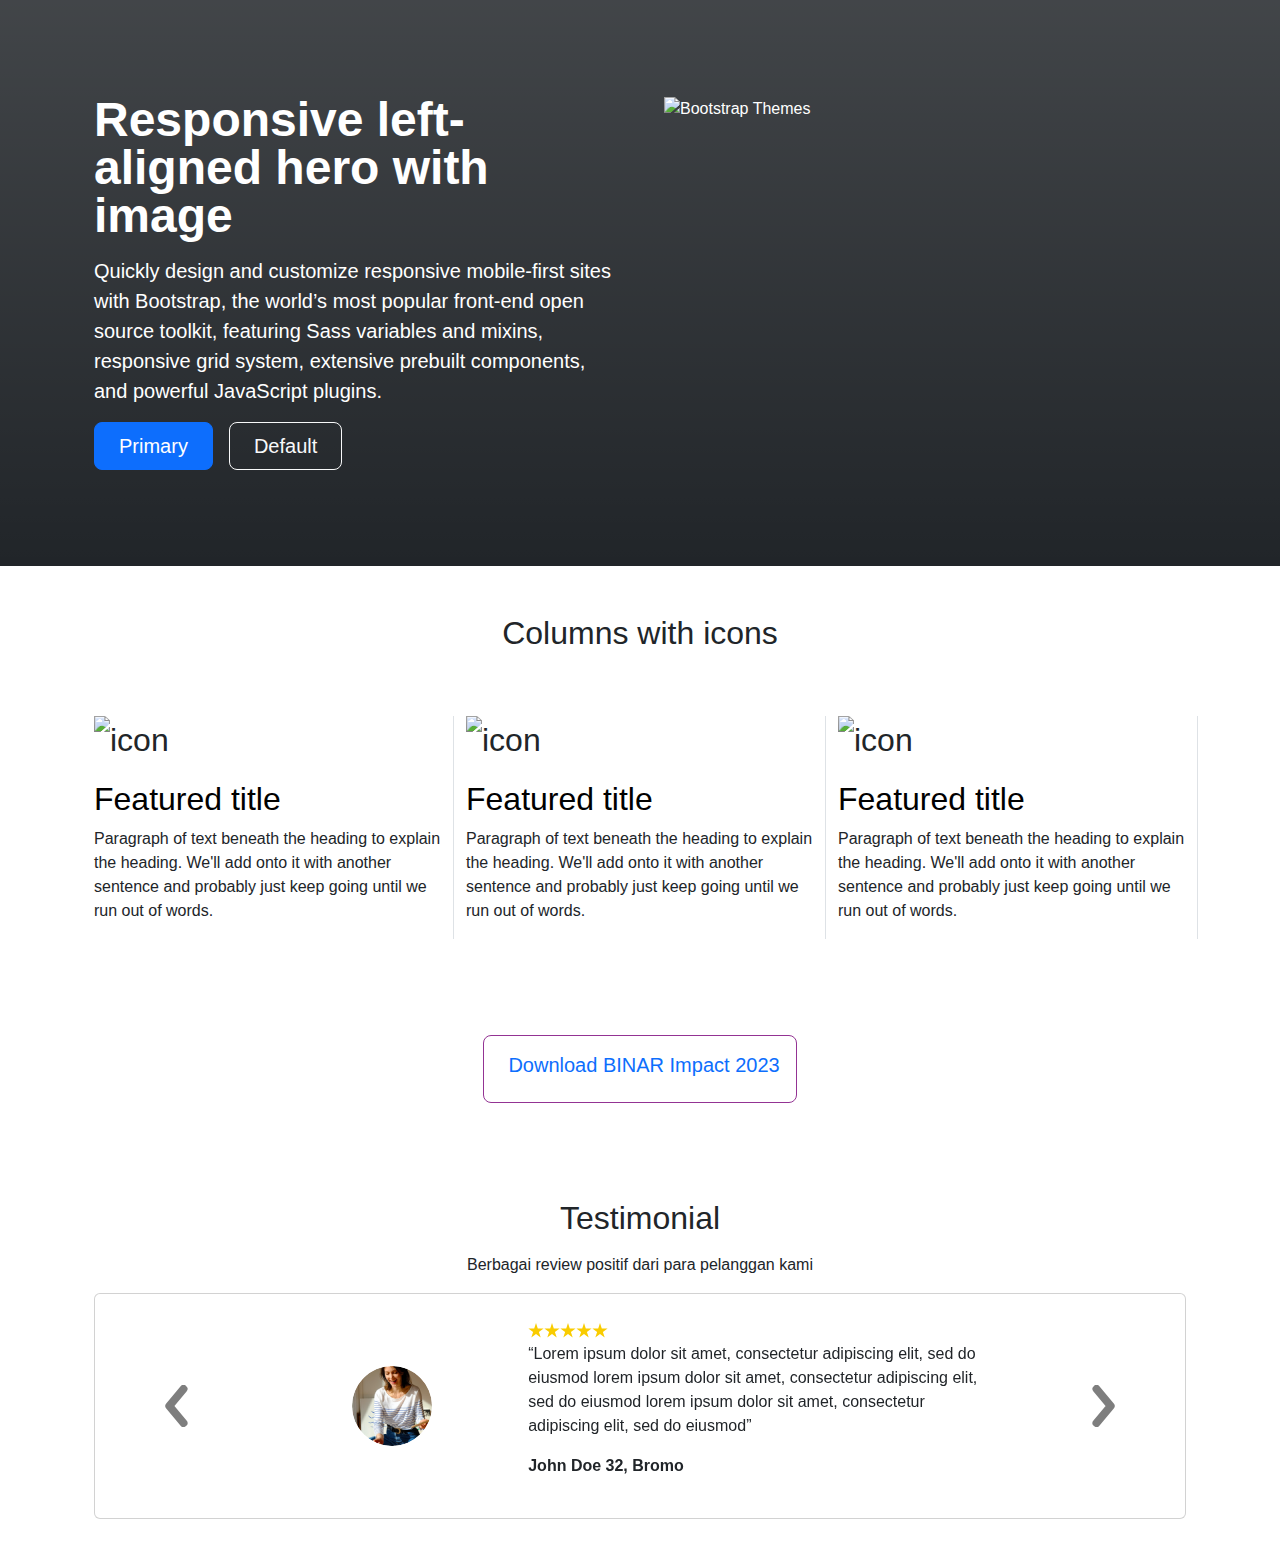
==== 26-2-2024-live_coding/index.html @ 5361674d "add folder 26 februari" ====
<!DOCTYPE html>
<html lang="en">
	<head>
		<meta charset="UTF-8" />
		<meta
			name="viewport"
			content="width=device-width, initial-scale=1.0"
		/>
		<meta
			name="description"
			content="FSW KM 6 VIERY NUGROHO CHALLENGE CHAPTER 1"
		/>
		<meta
			name="author"
			content="VIERY NUGROHO"
		/>
		<title>23 Februari 2024 - FSW KM 6 VIERY NUGROHO CHALLENGE CHAPTER 1</title>

		<!--! FAVICON  -->
		<link
			rel="shortcut icon"
			href="https://assets-global.website-files.com/5e70b9a791ceb781b605048c/62c572795b1ce33784125833_minimal-logo-binar-academy.svg"
			type="image/x-icon"
		/>

		<!--! CSS  -->
		<link
			rel="stylesheet"
			href="./src/style.css"
		/>

		<!--! BOOTSTRAP -->
		<link
			href="https://cdn.jsdelivr.net/npm/bootstrap@5.3.3/dist/css/bootstrap.min.css"
			rel="stylesheet"
			integrity="sha384-QWTKZyjpPEjISv5WaRU9OFeRpok6YctnYmDr5pNlyT2bRjXh0JMhjY6hW+ALEwIH"
			crossorigin="anonymous"
		/>
	</head>
	<body>
		<header></header>
		<main>
			<!-- HERO -->
			<section
				id="hero"
				class="bg-gradient bg-dark text-white"
			>
				<div class="container col-xxl-8 px-4 py-5">
					<div class="row flex-lg-row-reverse align-items-center g-5 py-5">
						<div class="col-10 col-sm-8 col-lg-6">
							<img
								src="https://getbootstrap.com/docs/5.3/examples/heroes/bootstrap-themes.png"
								class="d-block mx-lg-auto img-fluid"
								alt="Bootstrap Themes"
								width="700"
								height="500"
								loading="lazy"
							/>
						</div>
						<div class="col-lg-6">
							<h1 class="display-5 fw-bold text-white lh-1 mb-3">Responsive left-aligned hero with image</h1>
							<p class="lead">
								Quickly design and customize responsive mobile-first sites with Bootstrap, the world’s most popular front-end open source toolkit, featuring Sass variables and mixins, responsive grid
								system, extensive prebuilt components, and powerful JavaScript plugins.
							</p>
							<div class="d-grid gap-2 d-md-flex justify-content-md-start">
								<button
									type="button"
									class="btn btn-primary btn-lg px-4 me-md-2"
								>
									Primary
								</button>
								<button
									type="button"
									class="btn btn-outline-light btn-lg px-4"
								>
									Default
								</button>
							</div>
						</div>
					</div>
				</div>
			</section>

			<!-- ABOUT US -->
			<section id="about-us">
				<div
					class="container px-4 py-5"
					id="featured-3"
				>
					<h2 class="pb-2 text-center">Columns with icons</h2>
					<div class="row g-4 py-5 row-cols-1 row-cols-lg-3">
						<div class="feature col border-end">
							<div class="feature-icon d-inline-flex align-items-center justify-content-center bg-gradient fs-2 mb-3">
								<img
									src="https://assets-global.website-files.com/6100d0111a4ed76bc1b9fd54/643cf9cea6520862b19e3c5d_Binar%20Impact%20icons%20black-12%201.svg"
									alt="icon"
									class="img-fluid"
								/>
							</div>
							<h3 class="fs-2 text-body-emphasis">Featured title</h3>
							<p>Paragraph of text beneath the heading to explain the heading. We'll add onto it with another sentence and probably just keep going until we run out of words.</p>
						</div>
						<div class="feature col border-end">
							<div class="feature-icon d-inline-flex align-items-center justify-content-center bg-gradient fs-2 mb-3">
								<img
									src="https://assets-global.website-files.com/6100d0111a4ed76bc1b9fd54/643cf9fdc913165da8ff1bb7_Binar%20Impact%20icons%20black-06.svg"
									alt="icon"
									class="img-fluid"
								/>
							</div>
							<h3 class="fs-2 text-body-emphasis">Featured title</h3>
							<p>Paragraph of text beneath the heading to explain the heading. We'll add onto it with another sentence and probably just keep going until we run out of words.</p>
						</div>
						<div class="feature col border-end">
							<div class="feature-icon d-inline-flex align-items-center justify-content-center bg-gradient fs-2 mb-3">
								<img
									src="https://assets-global.website-files.com/6100d0111a4ed76bc1b9fd54/643cfa4ba488895eb7e83431_Binar%20Impact%20icons%20black-07.svg"
									alt="icon"
									class="img-fluid"
								/>
							</div>
							<h3 class="fs-2 text-body-emphasis">Featured title</h3>
							<p>Paragraph of text beneath the heading to explain the heading. We'll add onto it with another sentence and probably just keep going until we run out of words.</p>
						</div>
					</div>
					<!-- button -->
					<!-- Button Primary -->
					<a
						id="download_report"
						href="https://www.binaracademy.com/blog/binar-impact-report-2023"
						target="_blank"
						class="link-block-20 w-inline-block"
						><div class="button-primary-outline">
							<img
								src="https://assets-global.website-files.com/5e70b9a791ceb781b605048c/65ce0e20433488a60307c19c_download.svg"
								loading="lazy"
								alt=""
								class="image-112"
							/>
							<h5 class="heading-32">Download BINAR Impact 2023</h5>
						</div></a
					>
				</div>
			</section>

			<!-- CAROUSEL -->
			<section id="testimonial">
				<div
					class="container px-4 py-5"
					id="featured-3"
				>
					<h2 class="pb-2 text-center">Testimonial</h2>
					<p class="text-center">Berbagai review positif dari para pelanggan kami</p>
					<div
						id="carouselExample"
						class="carousel slide"
					>
						<div class="carousel-inner card py-4">
							<div class="row d-flex justify-content-center">
								<div class="col-2">
									<button
										class="carousel-control-prev"
										type="button"
										data-bs-target="#carouselExample"
										data-bs-slide="prev"
									>
										<img
											src="./assets/Vector_kiri.svg"
											alt=""
											class="img-fluid"
										/>
									</button>
								</div>
								<div class="col-8">
									<div class="carousel-item active">
										<div class="row">
											<div class="col-4 d-flex justify-content-center align-items-center">
												<img
													id="profile_img"
													src="./assets/img_photo.png"
													alt=""
													class="img-fluid rounded-circle"
												/>
											</div>
											<div class="col-8">
												<div class="row d-flex flex-column">
													<div class="col-12">
														<img
															src="./assets/rate.svg"
															alt=""
															class="img-fluid"
														/>
													</div>
													<div class="col-12">
														<p>
															“Lorem ipsum dolor sit amet, consectetur adipiscing elit, sed do eiusmod lorem ipsum dolor sit amet, consectetur adipiscing elit, sed do eiusmod lorem ipsum dolor sit
															amet, consectetur adipiscing elit, sed do eiusmod”
														</p>
													</div>
													<div class="col-12">
														<p class="fw-bold">John Doe 32, Bromo</p>
													</div>
												</div>
											</div>
										</div>
									</div>
									<div class="carousel-item">
										<div class="row">
											<div class="col-4 d-flex justify-content-center align-items-center">
												<img
													id="profile_img"
													src="./assets/img_photo_2.png"
													alt=""
													class="img-fluid rounded-circle"
												/>
											</div>
											<div class="col-8">
												<div class="row d-flex flex-column">
													<div class="col-12">
														<img
															src="./assets/rate.svg"
															alt=""
															class="img-fluid"
														/>
													</div>
													<div class="col-12">
														<p>
															“Lorem ipsum dolor sit amet, consectetur adipiscing elit, sed do eiusmod lorem ipsum dolor sit amet, consectetur adipiscing elit, sed do eiusmod lorem ipsum dolor sit
															amet, consectetur adipiscing elit, sed do eiusmod”
														</p>
													</div>
													<div class="col-12">
														<p class="fw-bold">John Doe 32, Bromo</p>
													</div>
												</div>
											</div>
										</div>
									</div>
									<div class="carousel-item">
										<div class="row">
											<div class="col-4 d-flex justify-content-center align-items-center">
												<img
													id="profile_img"
													src="./assets/img_photo_3.png"
													alt=""
													class="img-fluid rounded-circle"
												/>
											</div>
											<div class="col-8">
												<div class="row d-flex flex-column">
													<div class="col-12">
														<img
															src="./assets/rate.svg"
															alt=""
															class="img-fluid"
														/>
													</div>
													<div class="col-12">
														<p>
															“Lorem ipsum dolor sit amet, consectetur adipiscing elit, sed do eiusmod lorem ipsum dolor sit amet, consectetur adipiscing elit, sed do eiusmod lorem ipsum dolor sit
															amet, consectetur adipiscing elit, sed do eiusmod”
														</p>
													</div>
													<div class="col-12">
														<p class="fw-bold">John Doe 32, Bromo</p>
													</div>
												</div>
											</div>
										</div>
									</div>
								</div>
								<div class="col-2">
									<button
										class="carousel-control-next"
										type="button"
										data-bs-target="#carouselExample"
										data-bs-slide="next"
									>
										<img
											src="./assets/Vector-kanan.svg"
											alt=""
											class="img-fluid"
										/>
									</button>
								</div>
							</div>
						</div>
					</div>
				</div>
			</section>
		</main>
		<footer></footer>
		<!------- THIRD PARTY SCRIPT  ------>
		<!--! BOOTSTRAP -->
		<script
			src="https://cdn.jsdelivr.net/npm/@popperjs/core@2.11.8/dist/umd/popper.min.js"
			integrity="sha384-I7E8VVD/ismYTF4hNIPjVp/Zjvgyol6VFvRkX/vR+Vc4jQkC+hVqc2pM8ODewa9r"
			crossorigin="anonymous"
		></script>
		<script
			src="https://cdn.jsdelivr.net/npm/bootstrap@5.3.3/dist/js/bootstrap.min.js"
			integrity="sha384-0pUGZvbkm6XF6gxjEnlmuGrJXVbNuzT9qBBavbLwCsOGabYfZo0T0to5eqruptLy"
			crossorigin="anonymous"
		></script>
	</body>
</html>
---- 26-2-2024-live_coding/src/style.css ----
* {
    font-family: Helvetica;
}


.feature {
    border-right: 1px solid #e0e0e0;
}

li:last-child a {
    background-color: black;
}

.feature:last-child {
    border: none;
}

.button-primary-outline {
    grid-column-gap: 8px;
    grid-row-gap: 8px;
    border: 1px solid #933393;
    border-radius: 8px;
    align-items: center;
    padding: 17px 16px;
    display: flex;
}

.link-block-20 {
    justify-content: center;
    align-items: center;
    margin-top: 48px;
    text-decoration: none;
    display: flex;
}

#profile_img {
    width: 80px;
}

.carousel-control-next-icon,
.carousel-control-prev,
.carousel-control-prev-icon,
.carousel-control-next {
    background-color: black;
    color: black !important;
    font-weight: bold;
}
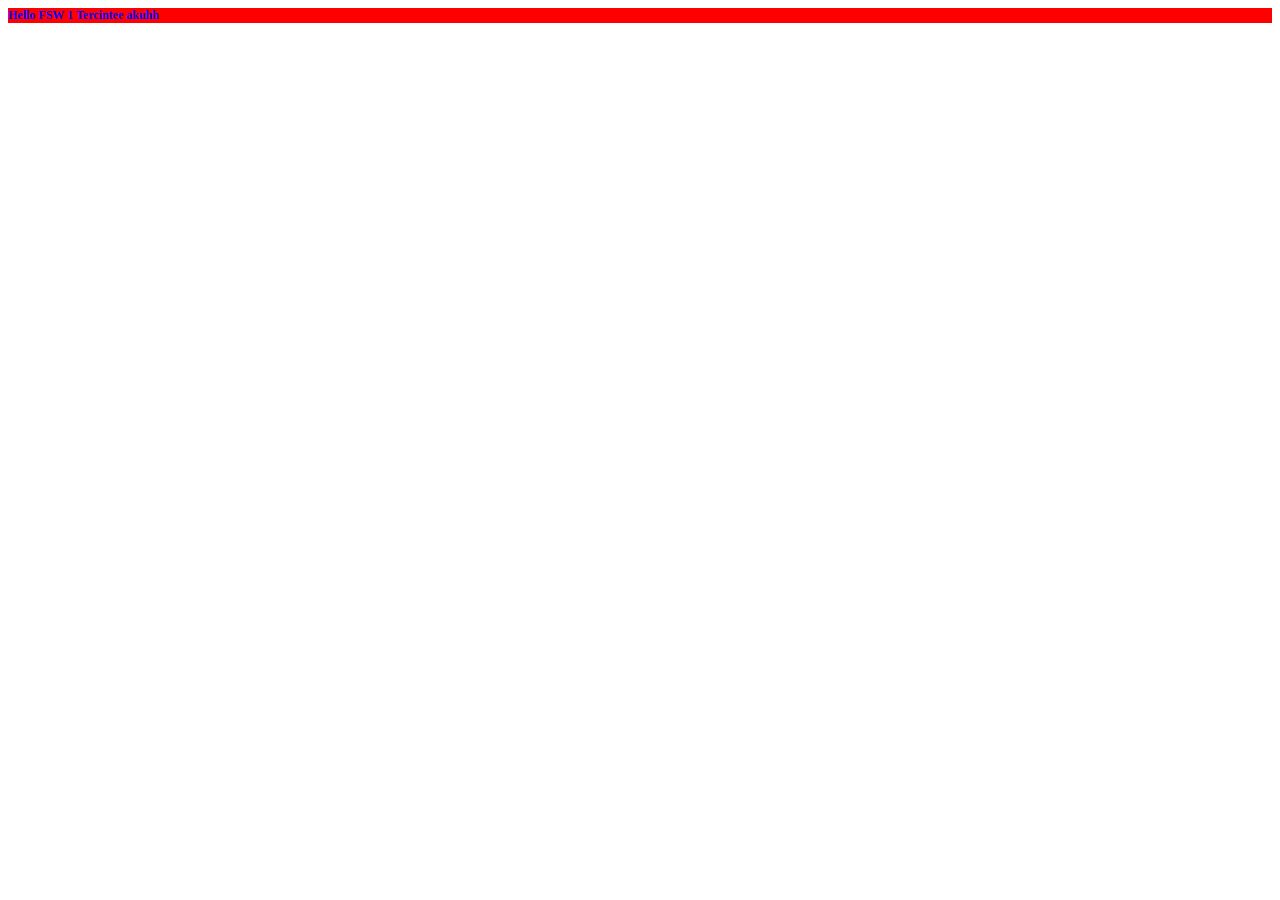
==== commit fb57ab39: "let's gooo live coding #26-february" ====
--- a/26-2-2024-live_coding/index.html
+++ b/26-2-2024-live_coding/index.html
@@ -14,7 +14,7 @@
 			name="author"
 			content="VIERY NUGROHO"
 		/>
-		<title>23 Februari 2024 - FSW KM 6 VIERY NUGROHO CHALLENGE CHAPTER 1</title>
+		<title>26 Februari 2024 - FSW KM 6 VIERY NUGROHO CHALLENGE CHAPTER 1</title>
 
 		<!--! FAVICON  -->
 		<link
@@ -30,270 +30,18 @@
 		/>
 
 		<!--! BOOTSTRAP -->
-		<link
+		<!-- <link
 			href="https://cdn.jsdelivr.net/npm/bootstrap@5.3.3/dist/css/bootstrap.min.css"
 			rel="stylesheet"
 			integrity="sha384-QWTKZyjpPEjISv5WaRU9OFeRpok6YctnYmDr5pNlyT2bRjXh0JMhjY6hW+ALEwIH"
 			crossorigin="anonymous"
-		/>
+		/> -->
 	</head>
 	<body>
-		<header></header>
-		<main>
-			<!-- HERO -->
-			<section
-				id="hero"
-				class="bg-gradient bg-dark text-white"
-			>
-				<div class="container col-xxl-8 px-4 py-5">
-					<div class="row flex-lg-row-reverse align-items-center g-5 py-5">
-						<div class="col-10 col-sm-8 col-lg-6">
-							<img
-								src="https://getbootstrap.com/docs/5.3/examples/heroes/bootstrap-themes.png"
-								class="d-block mx-lg-auto img-fluid"
-								alt="Bootstrap Themes"
-								width="700"
-								height="500"
-								loading="lazy"
-							/>
-						</div>
-						<div class="col-lg-6">
-							<h1 class="display-5 fw-bold text-white lh-1 mb-3">Responsive left-aligned hero with image</h1>
-							<p class="lead">
-								Quickly design and customize responsive mobile-first sites with Bootstrap, the world’s most popular front-end open source toolkit, featuring Sass variables and mixins, responsive grid
-								system, extensive prebuilt components, and powerful JavaScript plugins.
-							</p>
-							<div class="d-grid gap-2 d-md-flex justify-content-md-start">
-								<button
-									type="button"
-									class="btn btn-primary btn-lg px-4 me-md-2"
-								>
-									Primary
-								</button>
-								<button
-									type="button"
-									class="btn btn-outline-light btn-lg px-4"
-								>
-									Default
-								</button>
-							</div>
-						</div>
-					</div>
-				</div>
-			</section>
+		<h1>Hello FSW 1 Tercintee akuhh</h1>
 
-			<!-- ABOUT US -->
-			<section id="about-us">
-				<div
-					class="container px-4 py-5"
-					id="featured-3"
-				>
-					<h2 class="pb-2 text-center">Columns with icons</h2>
-					<div class="row g-4 py-5 row-cols-1 row-cols-lg-3">
-						<div class="feature col border-end">
-							<div class="feature-icon d-inline-flex align-items-center justify-content-center bg-gradient fs-2 mb-3">
-								<img
-									src="https://assets-global.website-files.com/6100d0111a4ed76bc1b9fd54/643cf9cea6520862b19e3c5d_Binar%20Impact%20icons%20black-12%201.svg"
-									alt="icon"
-									class="img-fluid"
-								/>
-							</div>
-							<h3 class="fs-2 text-body-emphasis">Featured title</h3>
-							<p>Paragraph of text beneath the heading to explain the heading. We'll add onto it with another sentence and probably just keep going until we run out of words.</p>
-						</div>
-						<div class="feature col border-end">
-							<div class="feature-icon d-inline-flex align-items-center justify-content-center bg-gradient fs-2 mb-3">
-								<img
-									src="https://assets-global.website-files.com/6100d0111a4ed76bc1b9fd54/643cf9fdc913165da8ff1bb7_Binar%20Impact%20icons%20black-06.svg"
-									alt="icon"
-									class="img-fluid"
-								/>
-							</div>
-							<h3 class="fs-2 text-body-emphasis">Featured title</h3>
-							<p>Paragraph of text beneath the heading to explain the heading. We'll add onto it with another sentence and probably just keep going until we run out of words.</p>
-						</div>
-						<div class="feature col border-end">
-							<div class="feature-icon d-inline-flex align-items-center justify-content-center bg-gradient fs-2 mb-3">
-								<img
-									src="https://assets-global.website-files.com/6100d0111a4ed76bc1b9fd54/643cfa4ba488895eb7e83431_Binar%20Impact%20icons%20black-07.svg"
-									alt="icon"
-									class="img-fluid"
-								/>
-							</div>
-							<h3 class="fs-2 text-body-emphasis">Featured title</h3>
-							<p>Paragraph of text beneath the heading to explain the heading. We'll add onto it with another sentence and probably just keep going until we run out of words.</p>
-						</div>
-					</div>
-					<!-- button -->
-					<!-- Button Primary -->
-					<a
-						id="download_report"
-						href="https://www.binaracademy.com/blog/binar-impact-report-2023"
-						target="_blank"
-						class="link-block-20 w-inline-block"
-						><div class="button-primary-outline">
-							<img
-								src="https://assets-global.website-files.com/5e70b9a791ceb781b605048c/65ce0e20433488a60307c19c_download.svg"
-								loading="lazy"
-								alt=""
-								class="image-112"
-							/>
-							<h5 class="heading-32">Download BINAR Impact 2023</h5>
-						</div></a
-					>
-				</div>
-			</section>
-
-			<!-- CAROUSEL -->
-			<section id="testimonial">
-				<div
-					class="container px-4 py-5"
-					id="featured-3"
-				>
-					<h2 class="pb-2 text-center">Testimonial</h2>
-					<p class="text-center">Berbagai review positif dari para pelanggan kami</p>
-					<div
-						id="carouselExample"
-						class="carousel slide"
-					>
-						<div class="carousel-inner card py-4">
-							<div class="row d-flex justify-content-center">
-								<div class="col-2">
-									<button
-										class="carousel-control-prev"
-										type="button"
-										data-bs-target="#carouselExample"
-										data-bs-slide="prev"
-									>
-										<img
-											src="./assets/Vector_kiri.svg"
-											alt=""
-											class="img-fluid"
-										/>
-									</button>
-								</div>
-								<div class="col-8">
-									<div class="carousel-item active">
-										<div class="row">
-											<div class="col-4 d-flex justify-content-center align-items-center">
-												<img
-													id="profile_img"
-													src="./assets/img_photo.png"
-													alt=""
-													class="img-fluid rounded-circle"
-												/>
-											</div>
-											<div class="col-8">
-												<div class="row d-flex flex-column">
-													<div class="col-12">
-														<img
-															src="./assets/rate.svg"
-															alt=""
-															class="img-fluid"
-														/>
-													</div>
-													<div class="col-12">
-														<p>
-															“Lorem ipsum dolor sit amet, consectetur adipiscing elit, sed do eiusmod lorem ipsum dolor sit amet, consectetur adipiscing elit, sed do eiusmod lorem ipsum dolor sit
-															amet, consectetur adipiscing elit, sed do eiusmod”
-														</p>
-													</div>
-													<div class="col-12">
-														<p class="fw-bold">John Doe 32, Bromo</p>
-													</div>
-												</div>
-											</div>
-										</div>
-									</div>
-									<div class="carousel-item">
-										<div class="row">
-											<div class="col-4 d-flex justify-content-center align-items-center">
-												<img
-													id="profile_img"
-													src="./assets/img_photo_2.png"
-													alt=""
-													class="img-fluid rounded-circle"
-												/>
-											</div>
-											<div class="col-8">
-												<div class="row d-flex flex-column">
-													<div class="col-12">
-														<img
-															src="./assets/rate.svg"
-															alt=""
-															class="img-fluid"
-														/>
-													</div>
-													<div class="col-12">
-														<p>
-															“Lorem ipsum dolor sit amet, consectetur adipiscing elit, sed do eiusmod lorem ipsum dolor sit amet, consectetur adipiscing elit, sed do eiusmod lorem ipsum dolor sit
-															amet, consectetur adipiscing elit, sed do eiusmod”
-														</p>
-													</div>
-													<div class="col-12">
-														<p class="fw-bold">John Doe 32, Bromo</p>
-													</div>
-												</div>
-											</div>
-										</div>
-									</div>
-									<div class="carousel-item">
-										<div class="row">
-											<div class="col-4 d-flex justify-content-center align-items-center">
-												<img
-													id="profile_img"
-													src="./assets/img_photo_3.png"
-													alt=""
-													class="img-fluid rounded-circle"
-												/>
-											</div>
-											<div class="col-8">
-												<div class="row d-flex flex-column">
-													<div class="col-12">
-														<img
-															src="./assets/rate.svg"
-															alt=""
-															class="img-fluid"
-														/>
-													</div>
-													<div class="col-12">
-														<p>
-															“Lorem ipsum dolor sit amet, consectetur adipiscing elit, sed do eiusmod lorem ipsum dolor sit amet, consectetur adipiscing elit, sed do eiusmod lorem ipsum dolor sit
-															amet, consectetur adipiscing elit, sed do eiusmod”
-														</p>
-													</div>
-													<div class="col-12">
-														<p class="fw-bold">John Doe 32, Bromo</p>
-													</div>
-												</div>
-											</div>
-										</div>
-									</div>
-								</div>
-								<div class="col-2">
-									<button
-										class="carousel-control-next"
-										type="button"
-										data-bs-target="#carouselExample"
-										data-bs-slide="next"
-									>
-										<img
-											src="./assets/Vector-kanan.svg"
-											alt=""
-											class="img-fluid"
-										/>
-									</button>
-								</div>
-							</div>
-						</div>
-					</div>
-				</div>
-			</section>
-		</main>
-		<footer></footer>
-		<!------- THIRD PARTY SCRIPT  ------>
 		<!--! BOOTSTRAP -->
-		<script
+		<!-- <script
 			src="https://cdn.jsdelivr.net/npm/@popperjs/core@2.11.8/dist/umd/popper.min.js"
 			integrity="sha384-I7E8VVD/ismYTF4hNIPjVp/Zjvgyol6VFvRkX/vR+Vc4jQkC+hVqc2pM8ODewa9r"
 			crossorigin="anonymous"
@@ -302,6 +50,6 @@
 			src="https://cdn.jsdelivr.net/npm/bootstrap@5.3.3/dist/js/bootstrap.min.js"
 			integrity="sha384-0pUGZvbkm6XF6gxjEnlmuGrJXVbNuzT9qBBavbLwCsOGabYfZo0T0to5eqruptLy"
 			crossorigin="anonymous"
-		></script>
+		></script> -->
 	</body>
 </html>
--- a/26-2-2024-live_coding/src/style.css
+++ b/26-2-2024-live_coding/src/style.css
@@ -1,47 +1,13 @@
-* {
-    font-family: Helvetica;
+h1 {
+    font-size: 12px;
+    color: blue;
+    background-color: red;
 }
 
-
-.feature {
-    border-right: 1px solid #e0e0e0;
-}
-
-li:last-child a {
-    background-color: black;
-}
-
-.feature:last-child {
-    border: none;
-}
-
-.button-primary-outline {
-    grid-column-gap: 8px;
-    grid-row-gap: 8px;
-    border: 1px solid #933393;
-    border-radius: 8px;
-    align-items: center;
-    padding: 17px 16px;
-    display: flex;
-}
-
-.link-block-20 {
-    justify-content: center;
-    align-items: center;
-    margin-top: 48px;
-    text-decoration: none;
-    display: flex;
-}
-
-#profile_img {
-    width: 80px;
-}
-
-.carousel-control-next-icon,
-.carousel-control-prev,
-.carousel-control-prev-icon,
-.carousel-control-next {
-    background-color: black;
-    color: black !important;
-    font-weight: bold;
+@media (orientation: landscape) and (max-width: 576px) {
+    h1 {
+        font-size: 24px;
+        color: red;
+        background-color: blue;
+    }
 }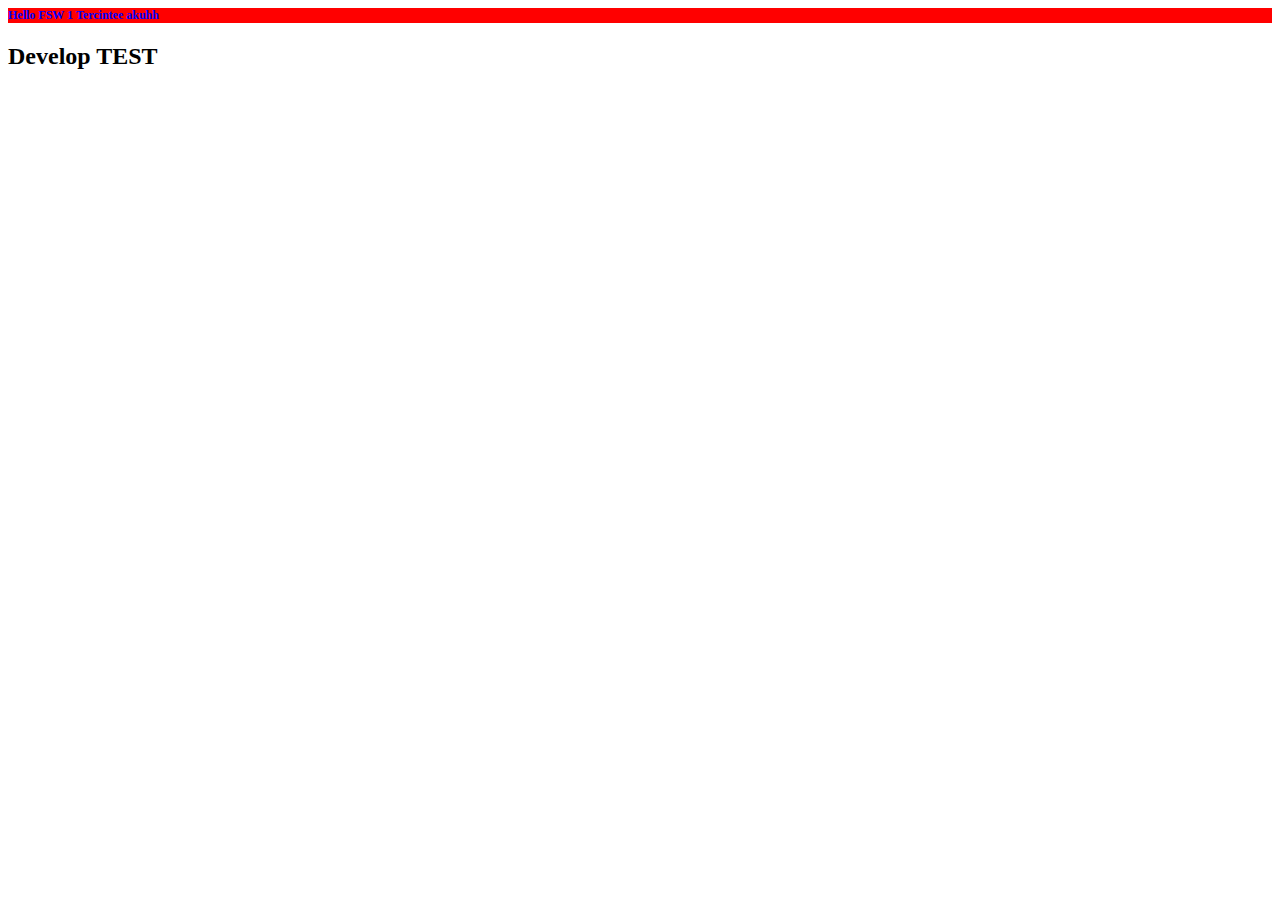
==== commit e9530d10: "test-develop" ====
--- a/26-2-2024-live_coding/index.html
+++ b/26-2-2024-live_coding/index.html
@@ -39,7 +39,7 @@
 	</head>
 	<body>
 		<h1>Hello FSW 1 Tercintee akuhh</h1>
-
+		<h2>Develop TEST</h2>
 		<!--! BOOTSTRAP -->
 		<!-- <script
 			src="https://cdn.jsdelivr.net/npm/@popperjs/core@2.11.8/dist/umd/popper.min.js"
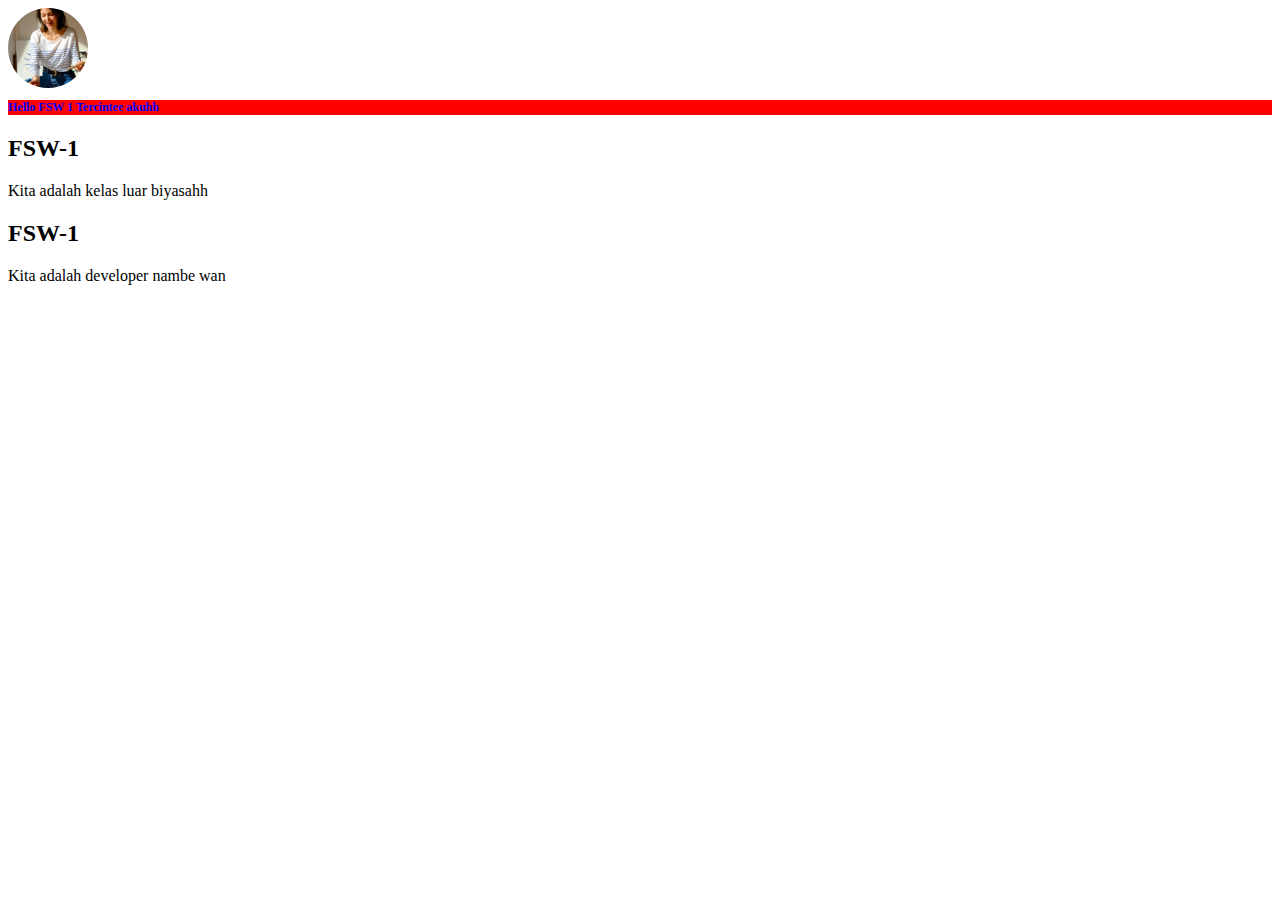
==== commit c3d29172: "simple structure layout" ====
--- a/26-2-2024-live_coding/index.html
+++ b/26-2-2024-live_coding/index.html
@@ -38,8 +38,26 @@
 		/> -->
 	</head>
 	<body>
-		<h1>Hello FSW 1 Tercintee akuhh</h1>
-		<h2>Develop TEST</h2>
+		<main>
+			<!-- Hero -->
+			<img
+				src="assets/img_photo.png"
+				alt="main image"
+			/>
+			<h1>Hello FSW 1 Tercintee akuhh</h1>
+
+			<!-- Left Sidebar -->
+			<aside id="left-section">
+				<h2 id="title">FSW-1</h2>
+				<p id="text">Kita adalah kelas luar biyasahh</p>
+			</aside>
+
+			<!-- Right Sidebar -->
+			<aside id="right-section">
+				<h2 id="title">FSW-1</h2>
+				<p id="text">Kita adalah developer nambe wan</p>
+			</aside>
+		</main>
 		<!--! BOOTSTRAP -->
 		<!-- <script
 			src="https://cdn.jsdelivr.net/npm/@popperjs/core@2.11.8/dist/umd/popper.min.js"
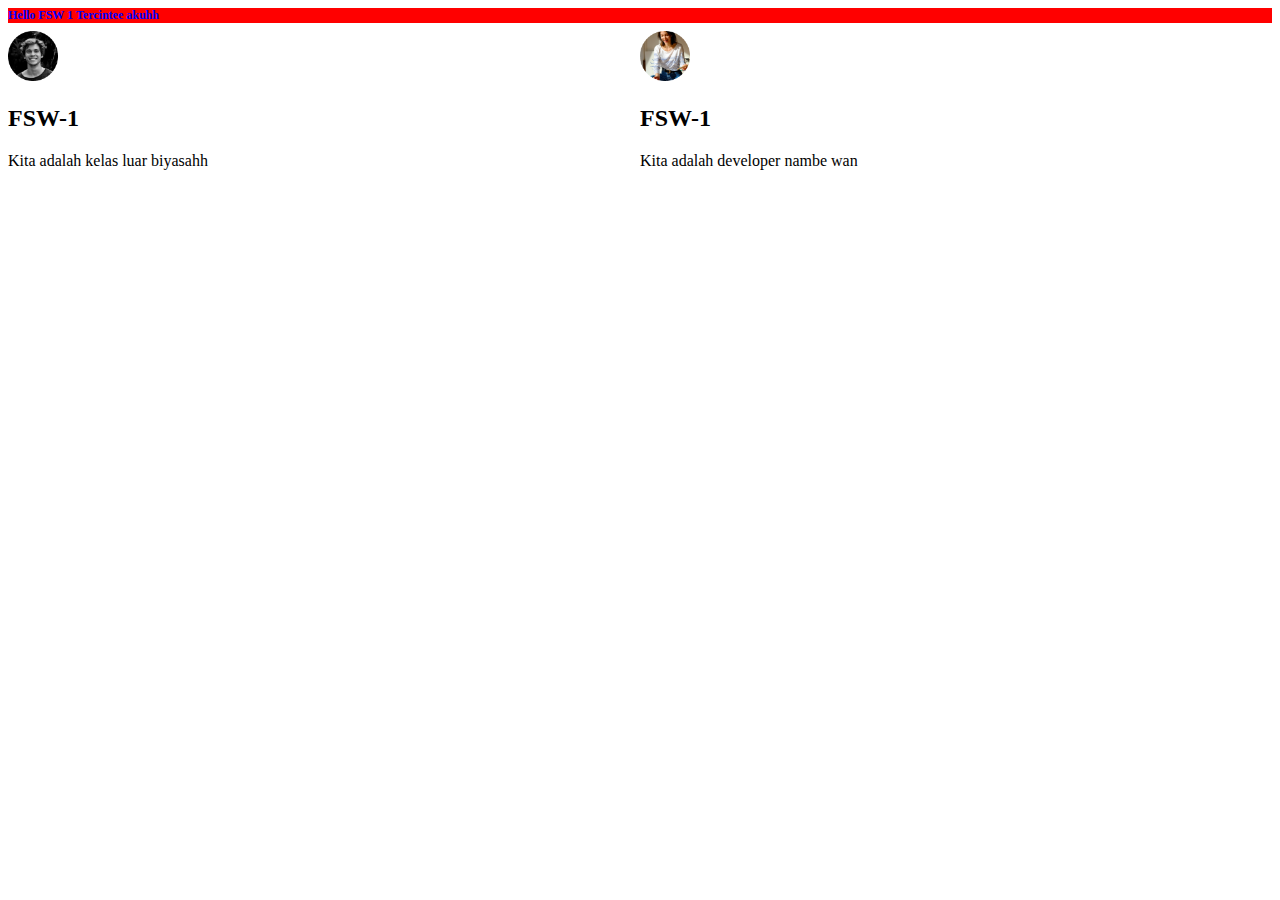
==== commit 039e23ce: "responsive simple layout with medua query" ====
--- a/26-2-2024-live_coding/index.html
+++ b/26-2-2024-live_coding/index.html
@@ -40,20 +40,31 @@
 	<body>
 		<main>
 			<!-- Hero -->
-			<img
-				src="assets/img_photo.png"
-				alt="main image"
-			/>
+
 			<h1>Hello FSW 1 Tercintee akuhh</h1>
 
 			<!-- Left Sidebar -->
-			<aside id="left-section">
+			<aside
+				id="left-section"
+				class="card"
+			>
+				<img
+					src="assets/img_photo_2.png"
+					alt="main image"
+				/>
 				<h2 id="title">FSW-1</h2>
 				<p id="text">Kita adalah kelas luar biyasahh</p>
 			</aside>
 
 			<!-- Right Sidebar -->
-			<aside id="right-section">
+			<aside
+				id="right-section"
+				class="card"
+			>
+				<img
+					src="assets/img_photo.png"
+					alt="main image"
+				/>
 				<h2 id="title">FSW-1</h2>
 				<p id="text">Kita adalah developer nambe wan</p>
 			</aside>
--- a/26-2-2024-live_coding/src/style.css
+++ b/26-2-2024-live_coding/src/style.css
@@ -2,6 +2,29 @@
     font-size: 12px;
     color: blue;
     background-color: red;
+}
+
+aside#left-section {
+    float: left;
+}
+
+aside#right-section {
+    float: right;
+}
+
+aside#left-section img,
+aside#right-section img {
+    width: 50px;
+}
+
+aside#left-section img {}
+
+aside#right-section img {}
+
+.card {
+    width: 50%;
+    display: block;
+    text-align: justify;
 }
 
 @media (orientation: landscape) and (max-width: 576px) {
@@ -10,4 +33,8 @@
         color: red;
         background-color: blue;
     }
+
+    .card {
+        width: 100%;
+    }
 }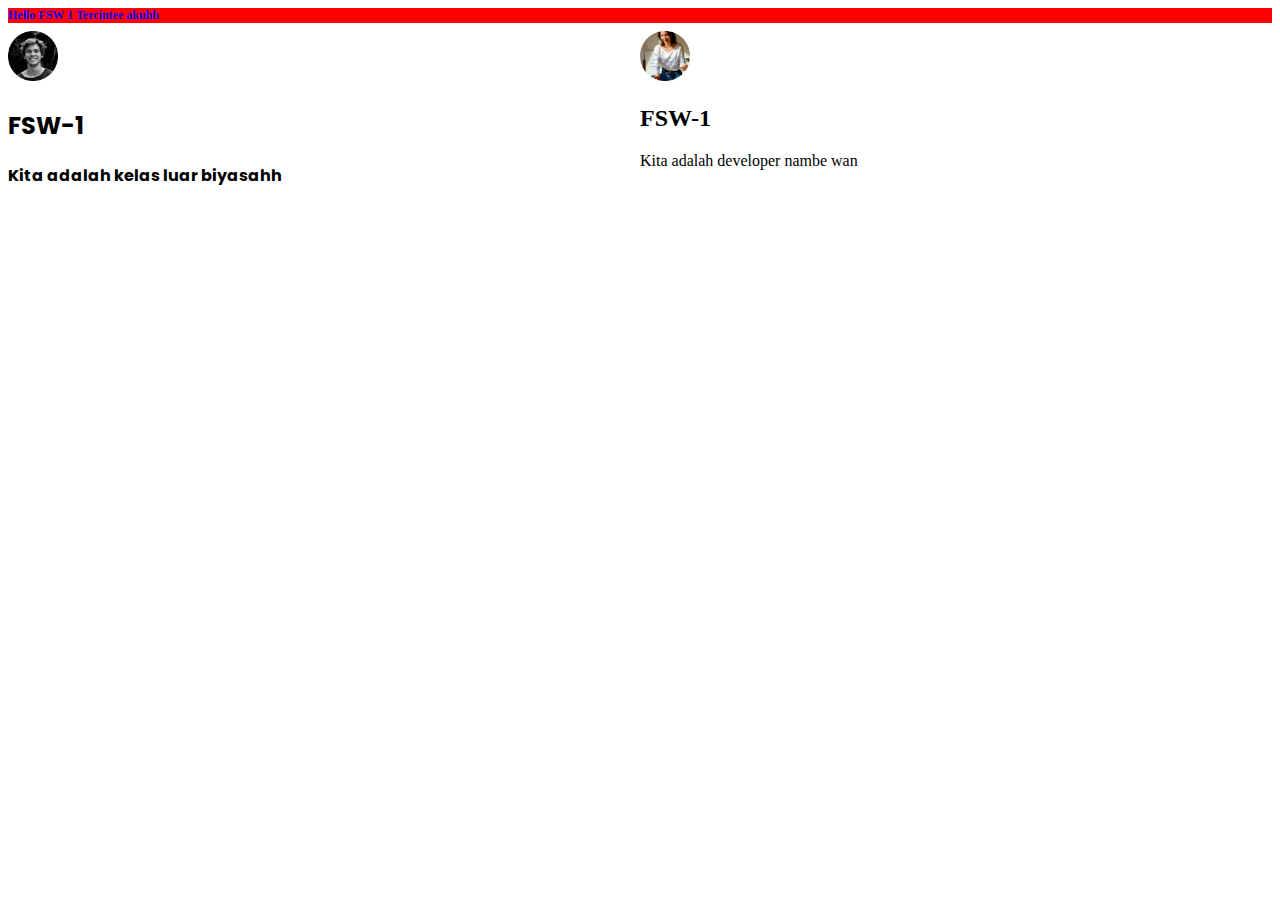
==== commit 7935124e: "add font from google font" ====
--- a/26-2-2024-live_coding/index.html
+++ b/26-2-2024-live_coding/index.html
@@ -23,6 +23,10 @@
 			type="image/x-icon"
 		/>
 
+		<!--! FONT -->
+		<style>
+			@import url('https://fonts.googleapis.com/css2?family=Poppins:ital,wght@0,100;0,200;0,300;0,400;0,500;0,600;0,700;0,800;0,900;1,100;1,200;1,300;1,400;1,500;1,600;1,700;1,800;1,900&display=swap');
+		</style>
 		<!--! CSS  -->
 		<link
 			rel="stylesheet"
--- a/26-2-2024-live_coding/src/style.css
+++ b/26-2-2024-live_coding/src/style.css
@@ -5,6 +5,9 @@
 }
 
 aside#left-section {
+    font-family: "Poppins", sans-serif;
+    font-weight: 700;
+    font-style: normal;
     float: left;
 }
 
@@ -27,6 +30,9 @@
     text-align: justify;
 }
 
+/* Font */
+
+
 @media (orientation: landscape) and (max-width: 576px) {
     h1 {
         font-size: 24px;
